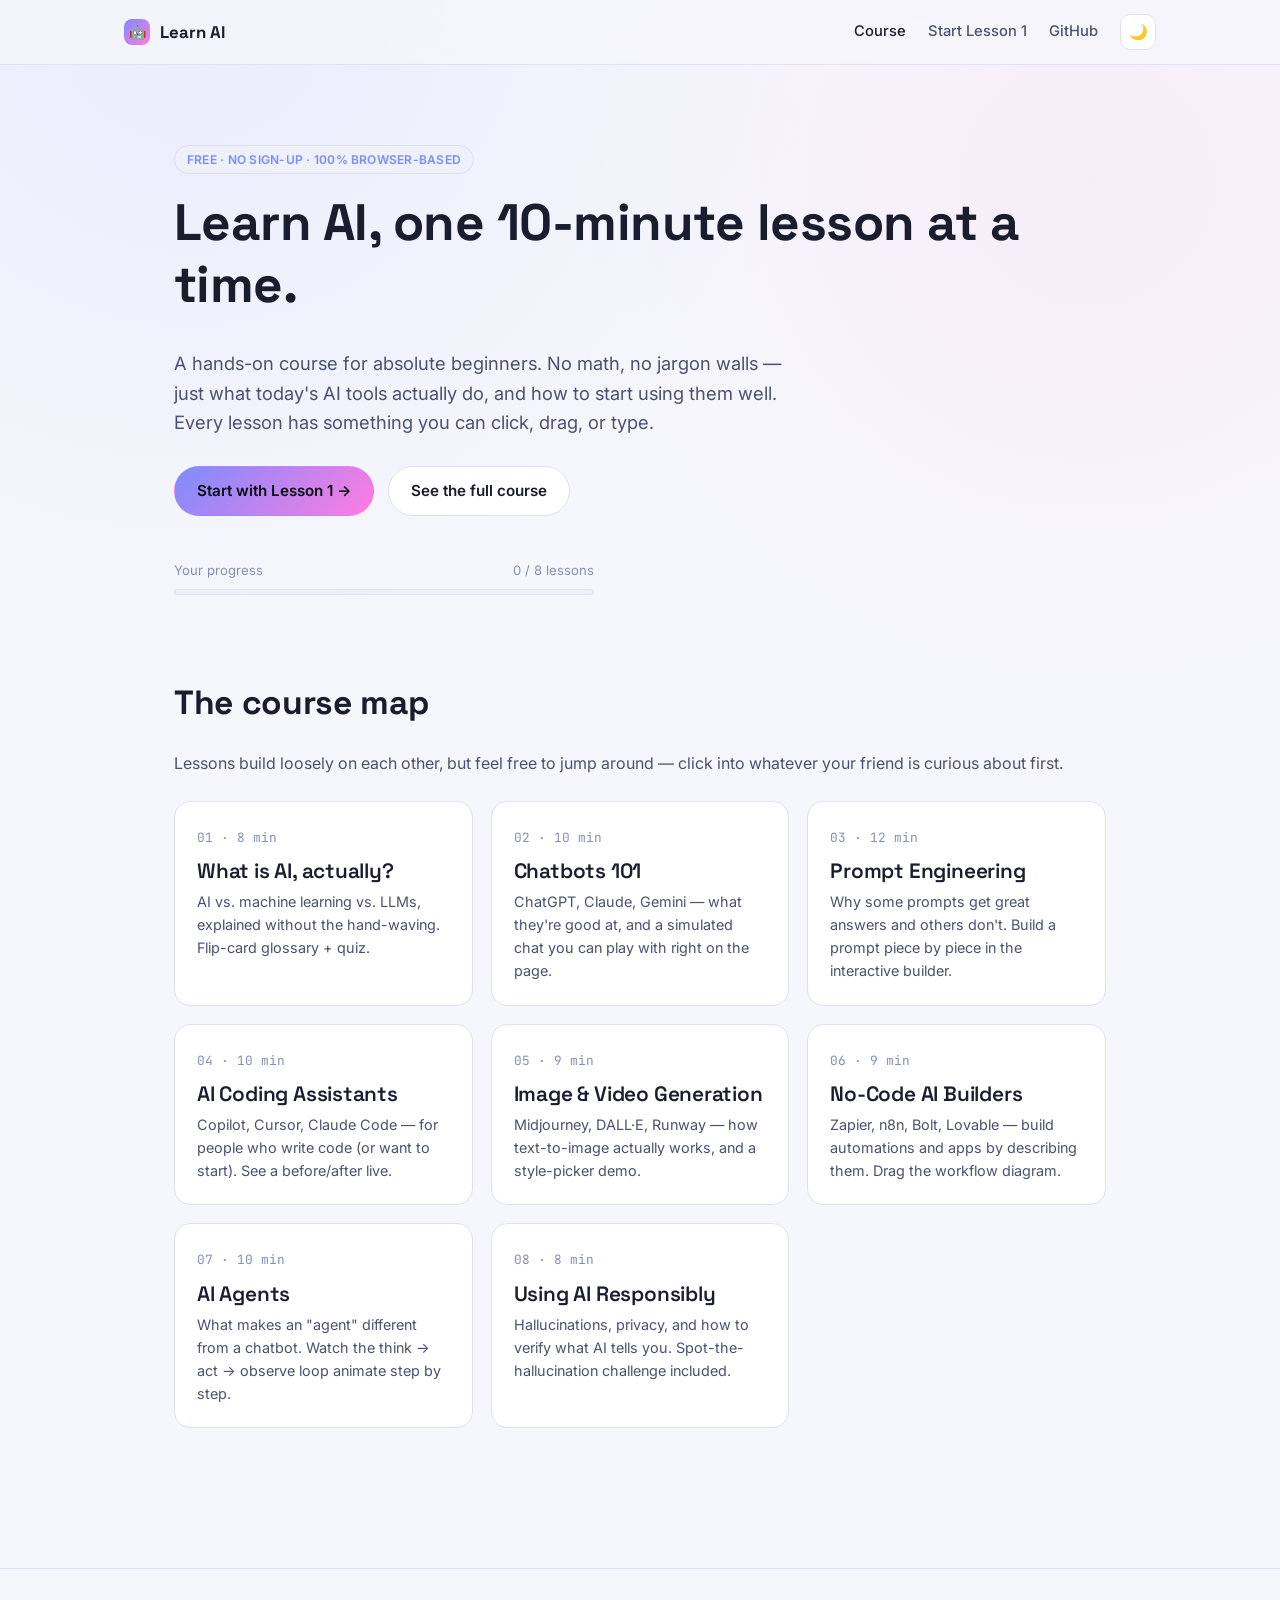
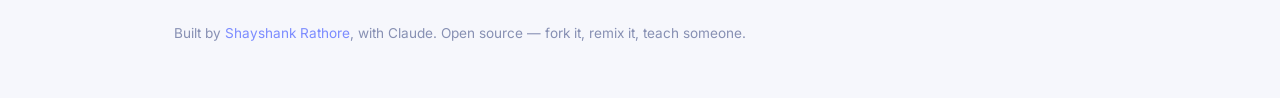
==== index.html @ 83e0a73e "Add interactive Learn AI course: 8 lessons on using AI tools Beginner-friendly, browser-based course" ====
<!doctype html>
<html lang="en">
<head>
<meta charset="UTF-8">
<meta name="viewport" content="width=device-width, initial-scale=1.0">
<title>Learn AI — a friendly, hands-on course</title>
<meta name="description" content="A free, interactive course teaching you how to actually use AI tools — chatbots, coding assistants, image generators, agents, and more.">
<link rel="icon" href="data:image/svg+xml,<svg xmlns=%22http://www.w3.org/2000/svg%22 viewBox=%220 0 100 100%22><text y=%22.9em%22 font-size=%2290%22>🤖</text></svg>">
<link rel="stylesheet" href="assets/css/style.css">
</head>
<body>

<nav class="site-nav">
  <div class="wrap">
    <a href="index.html" class="brand"><span class="logo-dot">🤖</span> Learn AI</a>
    <div class="nav-links">
      <a href="index.html" class="active">Course</a>
      <a href="lessons/01-what-is-ai.html">Start Lesson 1</a>
      <a href="https://github.com/shayshankr/learn-ai" target="_blank" rel="noopener">GitHub</a>
      <button class="theme-toggle" onclick="toggleTheme()" aria-label="Toggle theme">🌙</button>
    </div>
  </div>
</nav>

<header class="wrap" style="padding: 80px 24px 40px;">
  <span class="pill">Free · No sign-up · 100% browser-based</span>
  <h1 style="margin-top:18px;">Learn AI, one 10-minute lesson at a time.</h1>
  <p style="font-size:1.15rem; max-width:640px;">A hands-on course for absolute beginners. No math, no jargon walls — just what today's AI tools actually do, and how to start using them well. Every lesson has something you can click, drag, or type.</p>
  <div style="display:flex; gap:14px; margin-top:28px; flex-wrap:wrap;">
    <a href="lessons/01-what-is-ai.html" class="btn btn-primary">Start with Lesson 1 →</a>
    <a href="#map" class="btn btn-ghost">See the full course</a>
  </div>

  <div style="margin-top:44px; max-width:420px;">
    <div style="display:flex; justify-content:space-between; font-size:0.82rem; color:var(--text-faint); margin-bottom:8px;">
      <span>Your progress</span>
      <span id="progress-label">0 / 8 lessons</span>
    </div>
    <div class="progress-track"><div class="progress-fill" id="progress-fill" style="width:0%"></div></div>
  </div>
</header>

<main class="wrap" id="map" style="padding-bottom:80px;">
  <h2>The course map</h2>
  <p>Lessons build loosely on each other, but feel free to jump around — click into whatever your friend is curious about first.</p>

  <div class="lesson-grid">

    <a class="lesson-card" data-id="what-is-ai" href="lessons/01-what-is-ai.html">
      <span class="done-badge">✓</span>
      <span class="num">01 · 8 min</span>
      <h3>What is AI, actually?</h3>
      <p>AI vs. machine learning vs. LLMs, explained without the hand-waving. Flip-card glossary + quiz.</p>
    </a>

    <a class="lesson-card" data-id="chatbots-101" href="lessons/02-chatbots-101.html">
      <span class="done-badge">✓</span>
      <span class="num">02 · 10 min</span>
      <h3>Chatbots 101</h3>
      <p>ChatGPT, Claude, Gemini — what they're good at, and a simulated chat you can play with right on the page.</p>
    </a>

    <a class="lesson-card" data-id="prompt-engineering" href="lessons/03-prompt-engineering.html">
      <span class="done-badge">✓</span>
      <span class="num">03 · 12 min</span>
      <h3>Prompt Engineering</h3>
      <p>Why some prompts get great answers and others don't. Build a prompt piece by piece in the interactive builder.</p>
    </a>

    <a class="lesson-card" data-id="coding-assistants" href="lessons/04-ai-coding-assistants.html">
      <span class="done-badge">✓</span>
      <span class="num">04 · 10 min</span>
      <h3>AI Coding Assistants</h3>
      <p>Copilot, Cursor, Claude Code — for people who write code (or want to start). See a before/after live.</p>
    </a>

    <a class="lesson-card" data-id="image-video-gen" href="lessons/05-image-video-generation.html">
      <span class="done-badge">✓</span>
      <span class="num">05 · 9 min</span>
      <h3>Image &amp; Video Generation</h3>
      <p>Midjourney, DALL·E, Runway — how text-to-image actually works, and a style-picker demo.</p>
    </a>

    <a class="lesson-card" data-id="no-code-builders" href="lessons/06-no-code-ai-builders.html">
      <span class="done-badge">✓</span>
      <span class="num">06 · 9 min</span>
      <h3>No-Code AI Builders</h3>
      <p>Zapier, n8n, Bolt, Lovable — build automations and apps by describing them. Drag the workflow diagram.</p>
    </a>

    <a class="lesson-card" data-id="ai-agents" href="lessons/07-ai-agents.html">
      <span class="done-badge">✓</span>
      <span class="num">07 · 10 min</span>
      <h3>AI Agents</h3>
      <p>What makes an "agent" different from a chatbot. Watch the think → act → observe loop animate step by step.</p>
    </a>

    <a class="lesson-card" data-id="using-ai-responsibly" href="lessons/08-using-ai-responsibly.html">
      <span class="done-badge">✓</span>
      <span class="num">08 · 8 min</span>
      <h3>Using AI Responsibly</h3>
      <p>Hallucinations, privacy, and how to verify what AI tells you. Spot-the-hallucination challenge included.</p>
    </a>

  </div>
</main>

<footer class="site-footer">
  <div class="wrap">
    <p>Built by <a href="https://github.com/shayshankr" target="_blank" rel="noopener">Shayshank Rathore</a>, with Claude. Open source — fork it, remix it, teach someone.</p>
  </div>
</footer>

<script src="assets/js/main.js"></script>
<script>
  (function () {
    const total = 8;
    const progress = window.getProgress ? window.getProgress() : {};
    function paint() {
      const p = JSON.parse(localStorage.getItem('learnai-progress') || '{}');
      const count = Object.values(p).filter(Boolean).length;
      document.getElementById('progress-label').textContent = count + ' / ' + total + ' lessons';
      document.getElementById('progress-fill').style.width = (count / total * 100) + '%';
      document.querySelectorAll('.lesson-card').forEach(card => {
        if (p[card.dataset.id]) card.classList.add('done');
      });
    }
    document.addEventListener('DOMContentLoaded', paint);
  })();
</script>
</body>
</html>
---- assets/css/style.css ----
/* Learn AI — shared design system */

@import url('https://fonts.googleapis.com/css2?family=Space+Grotesk:wght@500;600;700&family=Inter:wght@400;500;600;700&family=JetBrains+Mono:wght@400;500&display=swap');

:root {
  --bg: #0b0e17;
  --bg-elevated: #12162238;
  --panel: #131826;
  --panel-2: #1a2033;
  --border: #262e46;
  --text: #eef1fb;
  --text-dim: #9aa4c4;
  --text-faint: #626d92;
  --accent: #7c8cff;
  --accent-2: #ff7ce0;
  --accent-3: #4de6c4;
  --accent-4: #ffb84d;
  --grad: linear-gradient(135deg, var(--accent) 0%, var(--accent-2) 100%);
  --grad-warm: linear-gradient(135deg, var(--accent-4) 0%, var(--accent-2) 100%);
  --grad-cool: linear-gradient(135deg, var(--accent-3) 0%, var(--accent) 100%);
  --radius: 16px;
  --radius-sm: 10px;
  --shadow: 0 20px 60px -20px rgba(0,0,0,0.5);
  --font-display: 'Space Grotesk', 'Segoe UI', system-ui, sans-serif;
  --font-body: 'Inter', 'Segoe UI', system-ui, sans-serif;
  --font-mono: 'JetBrains Mono', ui-monospace, monospace;
}

:root[data-theme="light"] {
  --bg: #f6f7fc;
  --panel: #ffffff;
  --panel-2: #eef0fa;
  --border: #dde1f3;
  --text: #1a1d2e;
  --text-dim: #4b5270;
  --text-faint: #8790b3;
  --shadow: 0 20px 50px -20px rgba(30,40,90,0.18);
}

@media (prefers-color-scheme: light) {
  :root:not([data-theme="dark"]) {
    --bg: #f6f7fc;
    --panel: #ffffff;
    --panel-2: #eef0fa;
    --border: #dde1f3;
    --text: #1a1d2e;
    --text-dim: #4b5270;
    --text-faint: #8790b3;
    --shadow: 0 20px 50px -20px rgba(30,40,90,0.18);
  }
}

* { box-sizing: border-box; }
html { scroll-behavior: smooth; }

body {
  margin: 0;
  background: var(--bg);
  color: var(--text);
  font-family: var(--font-body);
  line-height: 1.6;
  transition: background .25s ease, color .25s ease;
  background-image:
    radial-gradient(circle at 15% 0%, rgba(124,140,255,0.10), transparent 45%),
    radial-gradient(circle at 85% 20%, rgba(255,124,224,0.08), transparent 40%);
  background-attachment: fixed;
}

h1, h2, h3, h4 { font-family: var(--font-display); line-height: 1.2; letter-spacing: -0.01em; }
h1 { font-size: clamp(2rem, 5vw, 3.2rem); font-weight: 700; }
h2 { font-size: clamp(1.5rem, 3vw, 2.1rem); font-weight: 700; margin-top: 3rem; }
h3 { font-size: 1.3rem; font-weight: 600; }
p { color: var(--text-dim); }
a { color: var(--accent); text-decoration: none; }
code, pre { font-family: var(--font-mono); }

.wrap { max-width: 980px; margin: 0 auto; padding: 0 24px; }

/* ---- Nav ---- */
.site-nav {
  position: sticky; top: 0; z-index: 50;
  backdrop-filter: blur(14px);
  background: color-mix(in srgb, var(--bg) 78%, transparent);
  border-bottom: 1px solid var(--border);
}
.site-nav .wrap { max-width: 1080px; display: flex; align-items: center; justify-content: space-between; height: 64px; }
.brand { display: flex; align-items: center; gap: 10px; font-family: var(--font-display); font-weight: 700; font-size: 1.05rem; color: var(--text); }
.brand .logo-dot { width: 26px; height: 26px; border-radius: 8px; background: var(--grad); display: inline-flex; align-items: center; justify-content: center; font-size: 14px; }
.nav-links { display: flex; align-items: center; gap: 22px; }
.nav-links a { color: var(--text-dim); font-size: 0.92rem; font-weight: 500; }
.nav-links a:hover, .nav-links a.active { color: var(--text); }
.theme-toggle {
  border: 1px solid var(--border); background: var(--panel); color: var(--text);
  width: 36px; height: 36px; border-radius: 10px; cursor: pointer; font-size: 15px;
  display: flex; align-items: center; justify-content: center;
}
.theme-toggle:hover { border-color: var(--accent); }

/* ---- Buttons ---- */
.btn {
  display: inline-flex; align-items: center; gap: 8px;
  padding: 12px 22px; border-radius: 999px; font-weight: 600; font-size: 0.95rem;
  border: 1px solid transparent; cursor: pointer; transition: transform .15s ease, box-shadow .15s ease;
  font-family: var(--font-body);
}
.btn-primary { background: var(--grad); color: #0b0e17; }
.btn-primary:hover { transform: translateY(-2px); box-shadow: 0 10px 30px -10px rgba(124,140,255,0.6); }
.btn-ghost { background: var(--panel); color: var(--text); border-color: var(--border); }
.btn-ghost:hover { border-color: var(--accent); color: var(--accent); transform: translateY(-2px); }
.btn-sm { padding: 8px 16px; font-size: 0.85rem; }

/* ---- Cards / panels ---- */
.card {
  background: var(--panel); border: 1px solid var(--border); border-radius: var(--radius);
  padding: 24px; box-shadow: var(--shadow);
}
.pill {
  display: inline-block; padding: 4px 12px; border-radius: 999px; font-size: 0.75rem;
  font-weight: 600; letter-spacing: 0.02em; text-transform: uppercase;
  background: var(--panel-2); color: var(--accent); border: 1px solid var(--border);
}

/* ---- Lesson layout ---- */
.lesson-hero { padding: 64px 0 32px; }
.lesson-meta { display: flex; gap: 10px; align-items: center; margin-bottom: 18px; flex-wrap: wrap; }
.lesson-body { padding-bottom: 80px; }
.lesson-body section { margin-bottom: 48px; }
.callout {
  border-left: 3px solid var(--accent); background: var(--panel); border-radius: 0 var(--radius-sm) var(--radius-sm) 0;
  padding: 18px 22px; margin: 24px 0;
}
.callout.warn { border-color: var(--accent-4); }
.callout.tip { border-color: var(--accent-3); }
.callout p:last-child { margin-bottom: 0; }
.callout-label { font-family: var(--font-display); font-weight: 700; font-size: 0.85rem; text-transform: uppercase; letter-spacing: 0.04em; margin-bottom: 6px; display: block; }

.lesson-nav-footer {
  display: flex; justify-content: space-between; gap: 16px; margin-top: 60px; padding-top: 32px; border-top: 1px solid var(--border);
}
.lesson-nav-footer a { flex: 1; }
.lesson-nav-footer .nav-card { display: block; padding: 18px 20px; border-radius: var(--radius-sm); border: 1px solid var(--border); background: var(--panel); }
.lesson-nav-footer .nav-card:hover { border-color: var(--accent); }
.lesson-nav-footer .nav-card small { display: block; color: var(--text-faint); font-size: 0.75rem; text-transform: uppercase; letter-spacing: 0.04em; margin-bottom: 4px; }
.lesson-nav-footer .nav-card span { color: var(--text); font-weight: 600; }
.lesson-nav-footer .next { text-align: right; }

/* ---- Progress dots on home ---- */
.progress-track { height: 6px; background: var(--panel-2); border-radius: 999px; overflow: hidden; border: 1px solid var(--border); }
.progress-fill { height: 100%; background: var(--grad); border-radius: 999px; transition: width .4s ease; }

/* ---- Grid of lesson cards ---- */
.lesson-grid { display: grid; grid-template-columns: repeat(auto-fit, minmax(260px, 1fr)); gap: 18px; margin-top: 24px; }
.lesson-card {
  position: relative; display: block; padding: 22px; border-radius: var(--radius); border: 1px solid var(--border);
  background: var(--panel); overflow: hidden; transition: transform .2s ease, border-color .2s ease;
}
.lesson-card:hover { transform: translateY(-4px); border-color: var(--accent); }
.lesson-card .num { font-family: var(--font-mono); color: var(--text-faint); font-size: 0.8rem; }
.lesson-card h3 { margin: 10px 0 6px; color: var(--text); }
.lesson-card p { font-size: 0.9rem; margin: 0; }
.lesson-card .done-badge { position: absolute; top: 18px; right: 18px; font-size: 1.1rem; opacity: 0; transition: opacity .2s ease; }
.lesson-card.done .done-badge { opacity: 1; }
.lesson-card.done { border-color: var(--accent-3); }

/* ---- Interactive widgets shared ---- */
.chat-box { border: 1px solid var(--border); border-radius: var(--radius); background: var(--panel); overflow: hidden; }
.chat-header { padding: 12px 18px; border-bottom: 1px solid var(--border); display: flex; gap: 8px; align-items: center; font-size: 0.85rem; color: var(--text-faint); }
.chat-dot { width: 9px; height: 9px; border-radius: 50%; }
.chat-log { padding: 18px; display: flex; flex-direction: column; gap: 14px; min-height: 120px; max-height: 340px; overflow-y: auto; }
.msg { max-width: 85%; padding: 10px 14px; border-radius: 14px; font-size: 0.92rem; }
.msg.user { align-self: flex-end; background: var(--grad); color: #0b0e17; border-bottom-right-radius: 4px; }
.msg.ai { align-self: flex-start; background: var(--panel-2); color: var(--text); border-bottom-left-radius: 4px; }
.chat-input-row { display: flex; gap: 8px; padding: 14px; border-top: 1px solid var(--border); }
.chat-input-row input { flex: 1; background: var(--panel-2); border: 1px solid var(--border); border-radius: 999px; padding: 10px 16px; color: var(--text); font-family: var(--font-body); }
.chat-input-row input:focus { outline: none; border-color: var(--accent); }

.quiz { background: var(--panel); border: 1px solid var(--border); border-radius: var(--radius); padding: 22px; }
.quiz-opt { display: block; width: 100%; text-align: left; padding: 12px 16px; margin-top: 10px; border-radius: var(--radius-sm); border: 1px solid var(--border); background: var(--panel-2); color: var(--text); cursor: pointer; font-family: var(--font-body); font-size: 0.92rem; }
.quiz-opt:hover { border-color: var(--accent); }
.quiz-opt.correct { border-color: var(--accent-3); background: color-mix(in srgb, var(--accent-3) 15%, var(--panel-2)); }
.quiz-opt.wrong { border-color: #ff6b7a; background: color-mix(in srgb, #ff6b7a 15%, var(--panel-2)); }
.quiz-feedback { margin-top: 12px; font-size: 0.9rem; display: none; }
.quiz-feedback.show { display: block; }

.tool-compare { display: grid; grid-template-columns: repeat(auto-fit, minmax(200px,1fr)); gap: 14px; }
.tool-card { border: 1px solid var(--border); background: var(--panel); border-radius: var(--radius-sm); padding: 16px; }
.tool-card .icon { font-size: 1.6rem; }
.tool-card h4 { margin: 8px 0 4px; font-family: var(--font-display); }
.tool-card ul { padding-left: 18px; margin: 8px 0 0; font-size: 0.85rem; color: var(--text-dim); }

.flip-card { perspective: 1200px; height: 170px; }
.flip-inner { position: relative; width: 100%; height: 100%; transition: transform .5s; transform-style: preserve-3d; cursor: pointer; }
.flip-card.flipped .flip-inner { transform: rotateY(180deg); }
.flip-front, .flip-back { position: absolute; inset: 0; backface-visibility: hidden; border-radius: var(--radius-sm); border: 1px solid var(--border); padding: 18px; display: flex; flex-direction: column; justify-content: center; }
.flip-front { background: var(--panel); }
.flip-back { background: var(--panel-2); transform: rotateY(180deg); font-size: 0.88rem; }

.slider-row { display: flex; align-items: center; gap: 14px; margin: 18px 0; }
.slider-row input[type=range] { flex: 1; accent-color: var(--accent); }

footer.site-footer { border-top: 1px solid var(--border); padding: 40px 0; margin-top: 60px; }
footer.site-footer p { font-size: 0.85rem; color: var(--text-faint); }

@media (max-width: 640px) {
  .nav-links { display: none; }
  .lesson-nav-footer { flex-direction: column; }
}
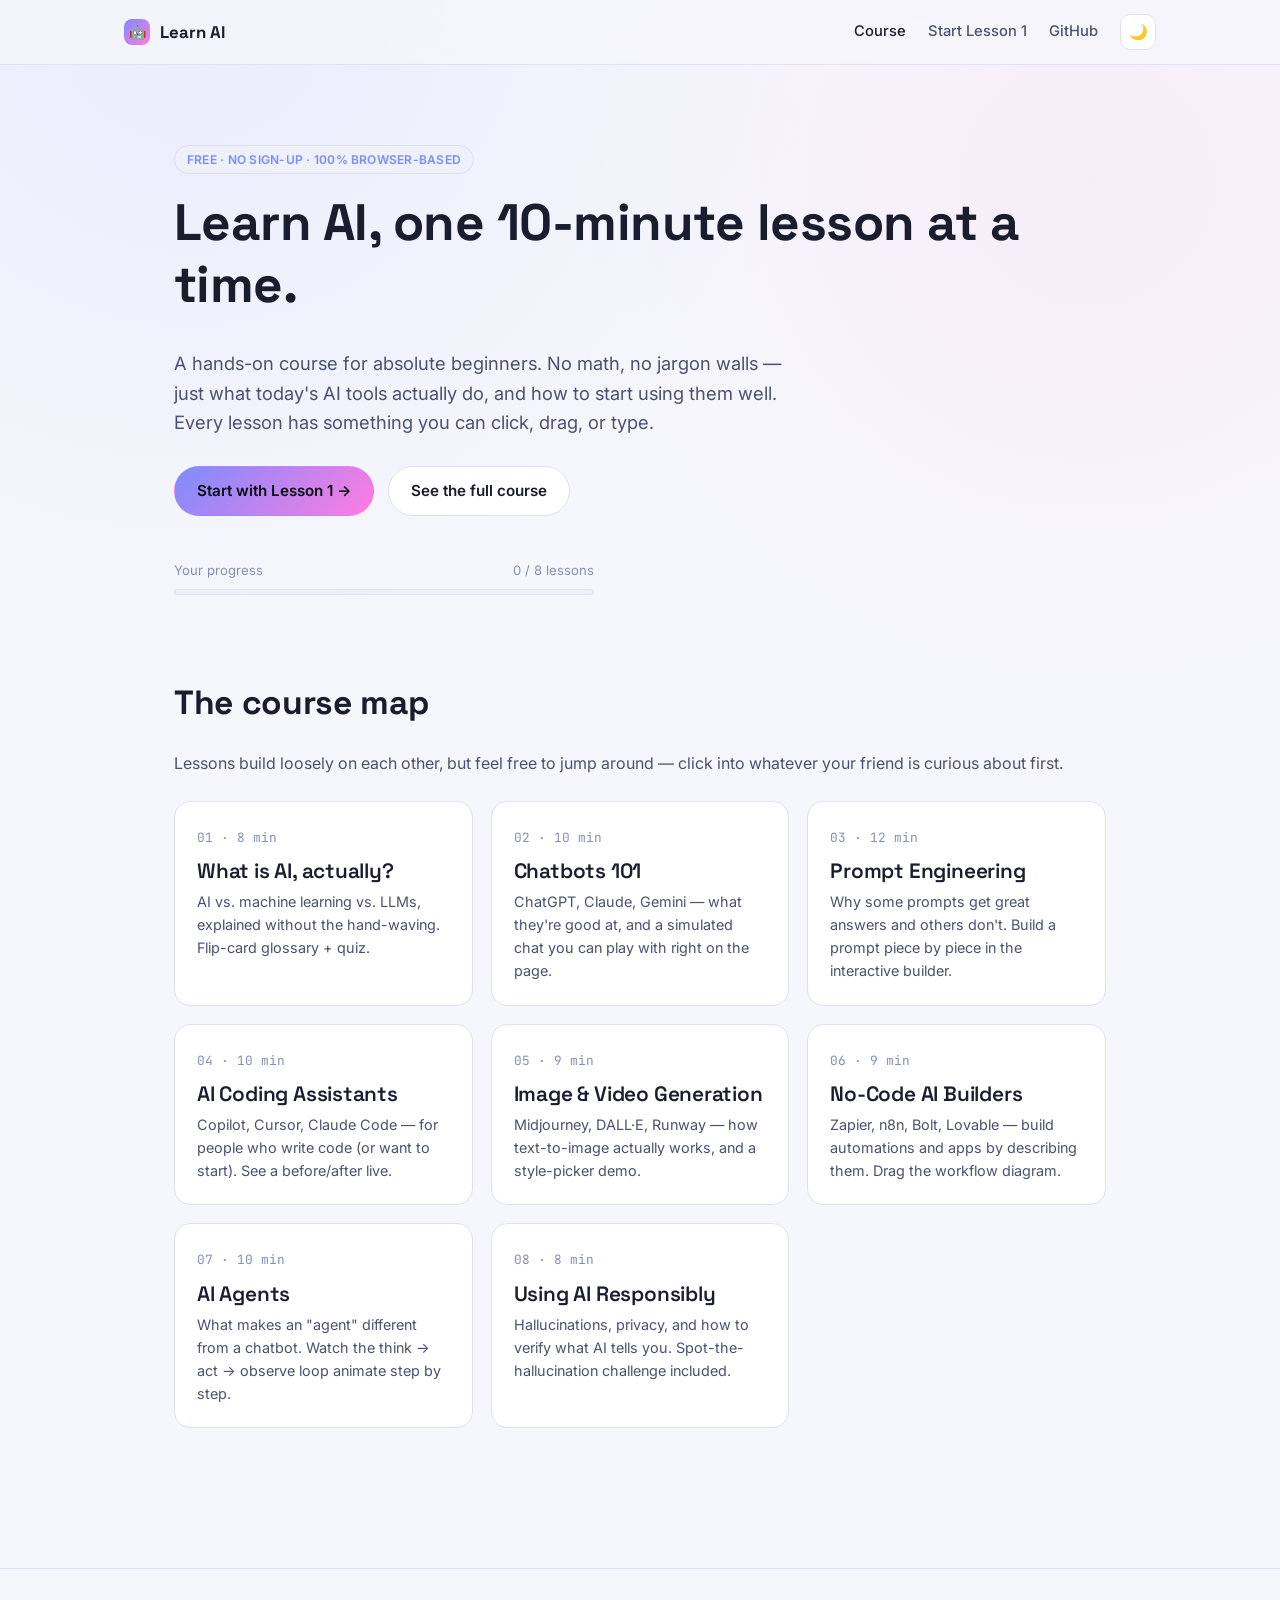
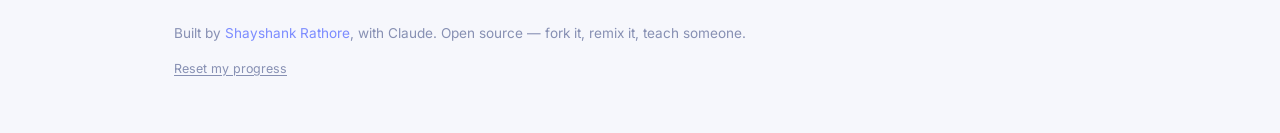
==== commit f9416ceb: "Add reset-progress link to every page footer Progress is stored per-browser in localStorage with no " ====
--- a/index.html
+++ b/index.html
@@ -108,6 +108,7 @@
 <footer class="site-footer">
   <div class="wrap">
     <p>Built by <a href="https://github.com/shayshankr" target="_blank" rel="noopener">Shayshank Rathore</a>, with Claude. Open source — fork it, remix it, teach someone.</p>
+    <p style="margin-top:8px;"><button class="reset-link" onclick="resetProgress()">Reset my progress</button></p>
   </div>
 </footer>
 
--- a/assets/css/style.css
+++ b/assets/css/style.css
@@ -131,8 +131,14 @@
 }
 .callout.warn { border-color: var(--accent-4); }
 .callout.tip { border-color: var(--accent-3); }
+.callout.real {
+  border-left-color: var(--accent-2);
+  background: linear-gradient(120deg, color-mix(in srgb, var(--accent-2) 10%, var(--panel)), var(--panel));
+}
 .callout p:last-child { margin-bottom: 0; }
 .callout-label { font-family: var(--font-display); font-weight: 700; font-size: 0.85rem; text-transform: uppercase; letter-spacing: 0.04em; margin-bottom: 6px; display: block; }
+.callout.real .callout-label { color: var(--accent-2); }
+.callout.real .btn { margin-top: 12px; }
 
 .lesson-nav-footer {
   display: flex; justify-content: space-between; gap: 16px; margin-top: 60px; padding-top: 32px; border-top: 1px solid var(--border);
@@ -200,6 +206,8 @@
 
 footer.site-footer { border-top: 1px solid var(--border); padding: 40px 0; margin-top: 60px; }
 footer.site-footer p { font-size: 0.85rem; color: var(--text-faint); }
+.reset-link { font-size: 0.78rem; color: var(--text-faint); text-decoration: underline; text-underline-offset: 2px; cursor: pointer; background: none; border: none; padding: 0; font-family: var(--font-body); }
+.reset-link:hover { color: var(--accent); }
 
 @media (max-width: 640px) {
   .nav-links { display: none; }
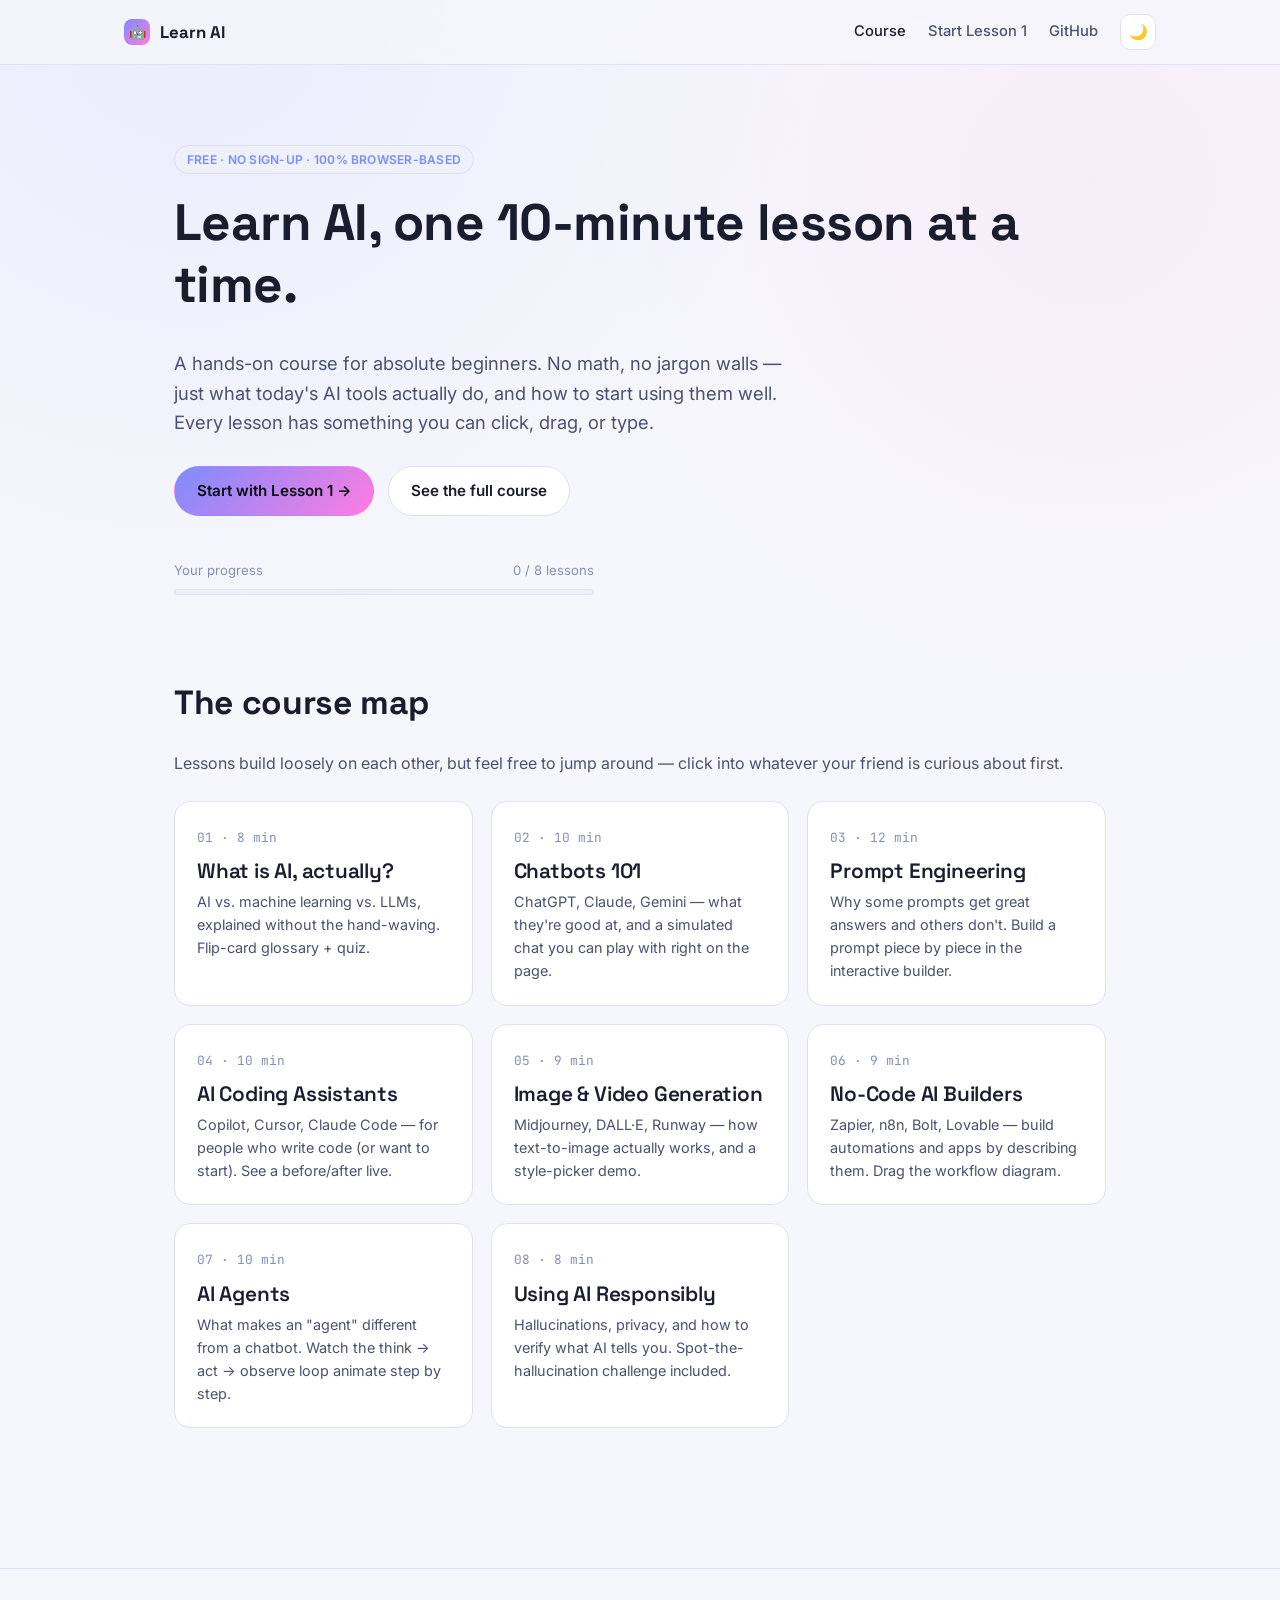
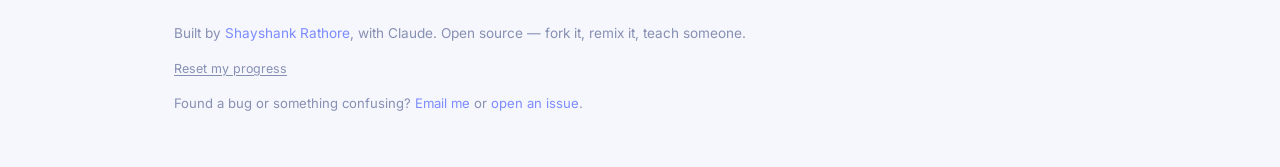
==== commit f3f95749: "Add feedback channel, MIT license, and flip-card keyboard access - Every lesson and the home page fo" ====
--- a/index.html
+++ b/index.html
@@ -5,6 +5,17 @@
 <meta name="viewport" content="width=device-width, initial-scale=1.0">
 <title>Learn AI — a friendly, hands-on course</title>
 <meta name="description" content="A free, interactive course teaching you how to actually use AI tools — chatbots, coding assistants, image generators, agents, and more.">
+<meta property="og:type" content="website">
+<meta property="og:url" content="https://shayshankr.github.io/learn-ai/">
+<meta property="og:title" content="Learn AI — a friendly, hands-on course">
+<meta property="og:description" content="A free, interactive course teaching you how to actually use AI tools — chatbots, coding assistants, image generators, agents, and more.">
+<meta property="og:image" content="https://shayshankr.github.io/learn-ai/assets/img/og-cover.png">
+<meta property="og:image:width" content="1200">
+<meta property="og:image:height" content="630">
+<meta name="twitter:card" content="summary_large_image">
+<meta name="twitter:title" content="Learn AI — a friendly, hands-on course">
+<meta name="twitter:description" content="A free, interactive course teaching you how to actually use AI tools — chatbots, coding assistants, image generators, agents, and more.">
+<meta name="twitter:image" content="https://shayshankr.github.io/learn-ai/assets/img/og-cover.png">
 <link rel="icon" href="data:image/svg+xml,<svg xmlns=%22http://www.w3.org/2000/svg%22 viewBox=%220 0 100 100%22><text y=%22.9em%22 font-size=%2290%22>🤖</text></svg>">
 <link rel="stylesheet" href="assets/css/style.css">
 </head>
@@ -109,6 +120,7 @@
   <div class="wrap">
     <p>Built by <a href="https://github.com/shayshankr" target="_blank" rel="noopener">Shayshank Rathore</a>, with Claude. Open source — fork it, remix it, teach someone.</p>
     <p style="margin-top:8px;"><button class="reset-link" onclick="resetProgress()">Reset my progress</button></p>
+    <p style="margin-top:8px; font-size:0.82rem;">Found a bug or something confusing? <a href="mailto:shayshankr@gmail.com?subject=Learn%20AI%20feedback">Email me</a> or <a href="https://github.com/shayshankr/learn-ai/issues/new" target="_blank" rel="noopener">open an issue</a>.</p>
   </div>
 </footer>
 
--- a/assets/css/style.css
+++ b/assets/css/style.css
@@ -195,6 +195,7 @@
 .tool-card ul { padding-left: 18px; margin: 8px 0 0; font-size: 0.85rem; color: var(--text-dim); }
 
 .flip-card { perspective: 1200px; height: 170px; }
+.flip-card:focus-visible { outline: 2px solid var(--accent); outline-offset: 4px; border-radius: var(--radius-sm); }
 .flip-inner { position: relative; width: 100%; height: 100%; transition: transform .5s; transform-style: preserve-3d; cursor: pointer; }
 .flip-card.flipped .flip-inner { transform: rotateY(180deg); }
 .flip-front, .flip-back { position: absolute; inset: 0; backface-visibility: hidden; border-radius: var(--radius-sm); border: 1px solid var(--border); padding: 18px; display: flex; flex-direction: column; justify-content: center; }
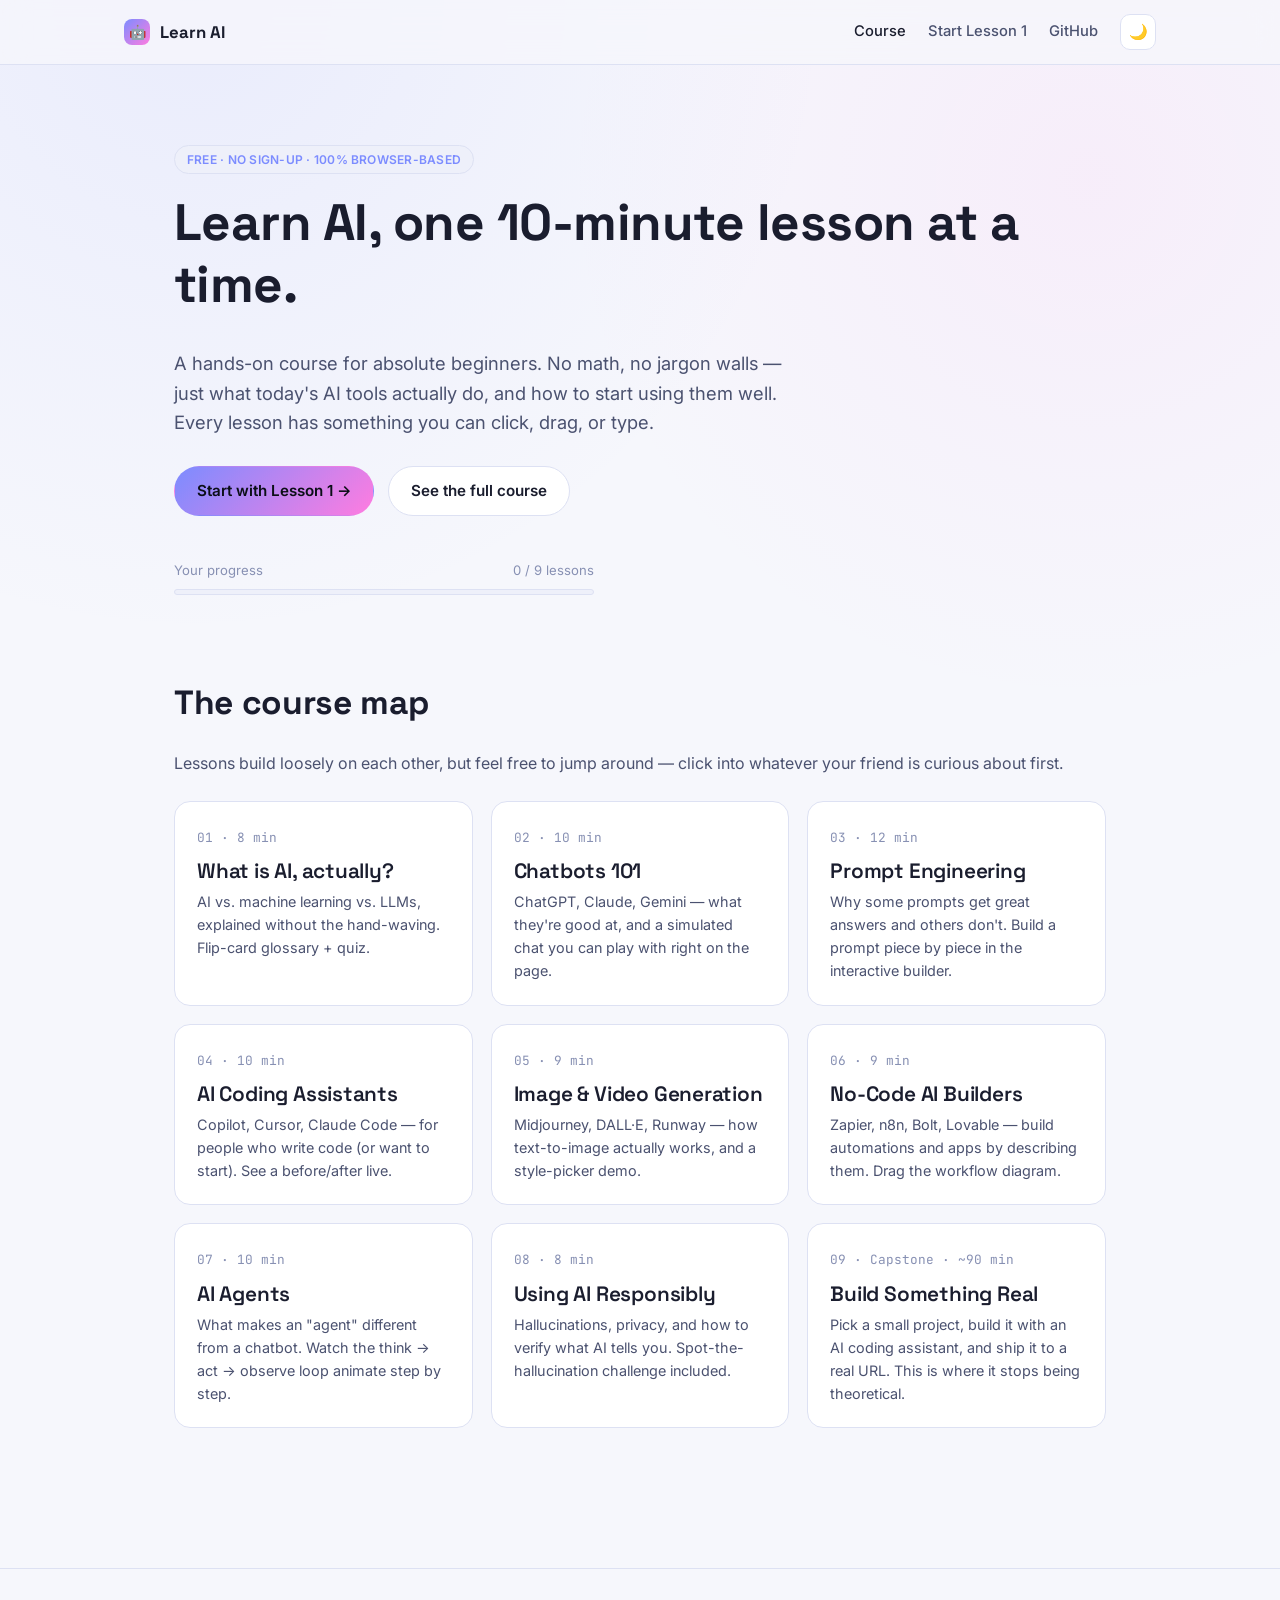
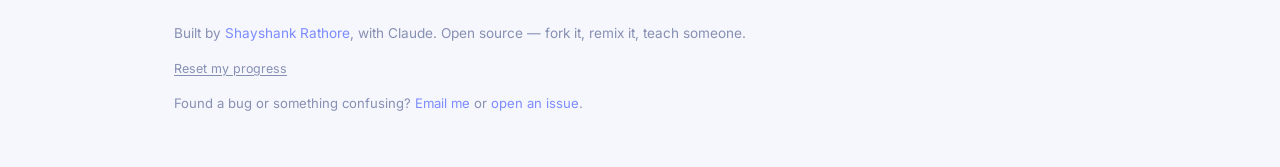
==== commit 13b245db: "Add Lesson 9: Build Something Real (capstone) A project-based lesson that closes out the course: pic" ====
--- a/index.html
+++ b/index.html
@@ -113,6 +113,13 @@
       <p>Hallucinations, privacy, and how to verify what AI tells you. Spot-the-hallucination challenge included.</p>
     </a>
 
+    <a class="lesson-card" data-id="build-something-real" href="lessons/09-build-something-real.html">
+      <span class="done-badge">✓</span>
+      <span class="num">09 · Capstone · ~90 min</span>
+      <h3>Build Something Real</h3>
+      <p>Pick a small project, build it with an AI coding assistant, and ship it to a real URL. This is where it stops being theoretical.</p>
+    </a>
+
   </div>
 </main>
 
@@ -127,7 +134,7 @@
 <script src="assets/js/main.js"></script>
 <script>
   (function () {
-    const total = 8;
+    const total = 9;
     const progress = window.getProgress ? window.getProgress() : {};
     function paint() {
       const p = JSON.parse(localStorage.getItem('learnai-progress') || '{}');
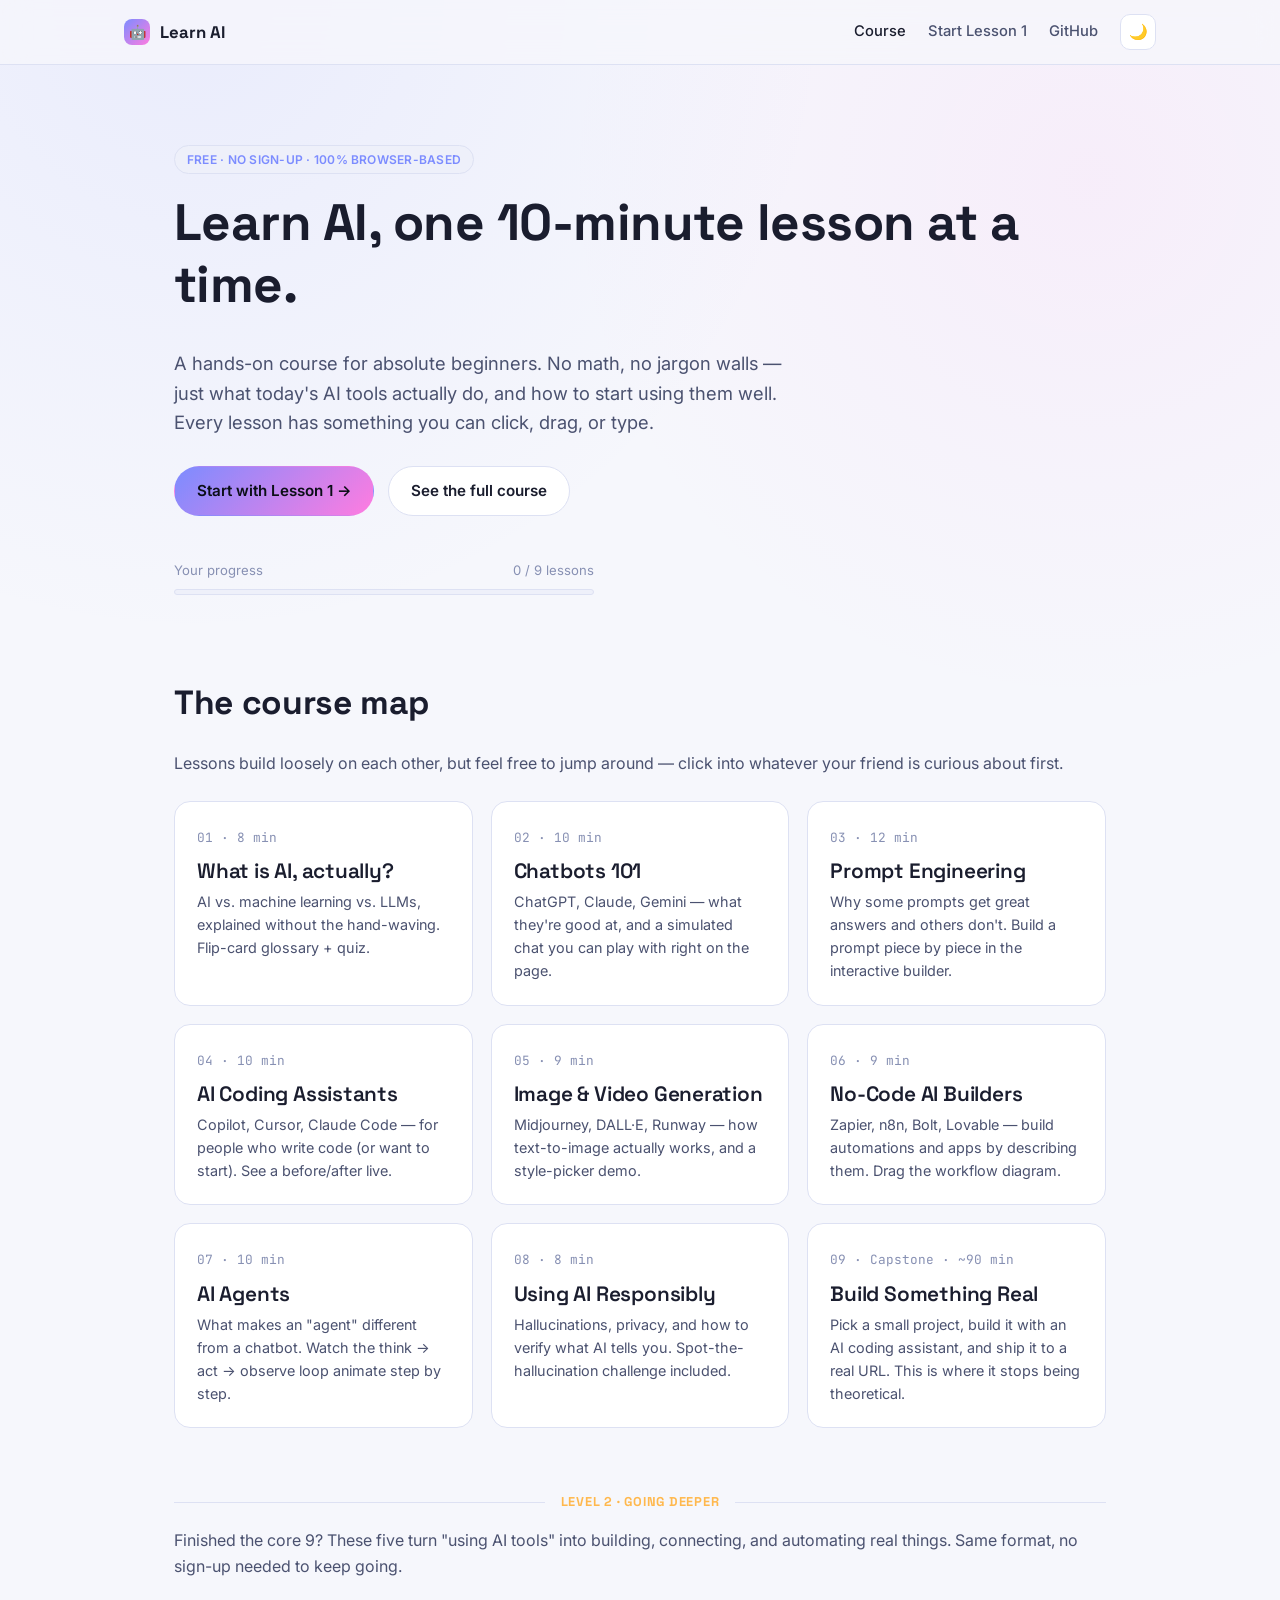
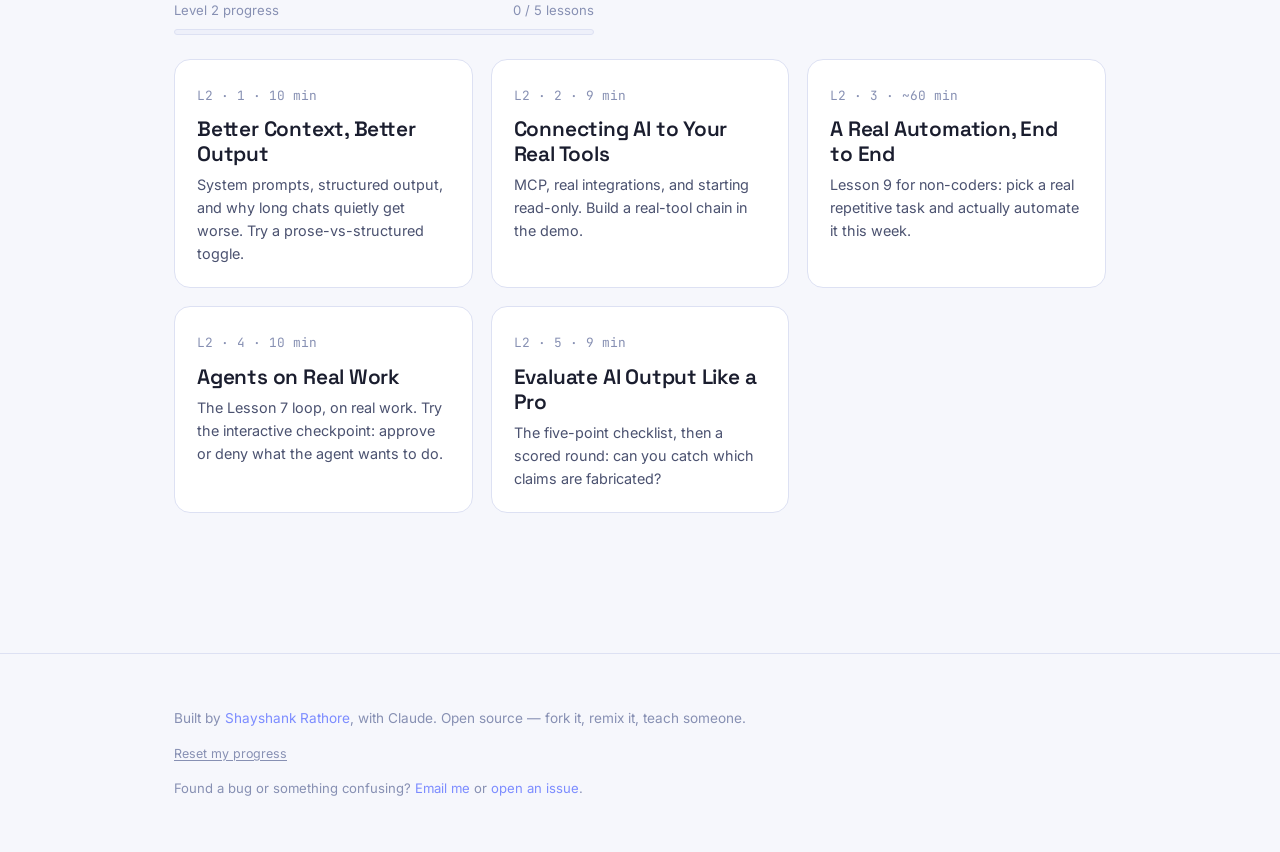
==== commit d7d7dbe9: "Add Level 2 mini-course: 5 lessons past the core 9 Better Context/Better Output, Connecting Your Rea" ====
--- a/index.html
+++ b/index.html
@@ -121,6 +121,56 @@
     </a>
 
   </div>
+
+  <div class="section-divider"><hr><span>Level 2 · Going deeper</span><hr></div>
+  <p>Finished the core 9? These five turn "using AI tools" into building, connecting, and automating real things. Same format, no sign-up needed to keep going.</p>
+
+  <div style="margin-top:20px; max-width:420px;">
+    <div style="display:flex; justify-content:space-between; font-size:0.82rem; color:var(--text-faint); margin-bottom:8px;">
+      <span>Level 2 progress</span>
+      <span id="l2-progress-label">0 / 5 lessons</span>
+    </div>
+    <div class="progress-track"><div class="progress-fill" id="l2-progress-fill" style="width:0%; background:var(--grad-warm);"></div></div>
+  </div>
+
+  <div class="lesson-grid" style="margin-top:24px;">
+
+    <a class="lesson-card" data-id="l2-context" href="lessons/l2-01-better-context.html">
+      <span class="done-badge">✓</span>
+      <span class="num">L2 · 1 · 10 min</span>
+      <h3>Better Context, Better Output</h3>
+      <p>System prompts, structured output, and why long chats quietly get worse. Try a prose-vs-structured toggle.</p>
+    </a>
+
+    <a class="lesson-card" data-id="l2-connect" href="lessons/l2-02-connect-your-tools.html">
+      <span class="done-badge">✓</span>
+      <span class="num">L2 · 2 · 9 min</span>
+      <h3>Connecting AI to Your Real Tools</h3>
+      <p>MCP, real integrations, and starting read-only. Build a real-tool chain in the demo.</p>
+    </a>
+
+    <a class="lesson-card" data-id="l2-automation" href="lessons/l2-03-real-automation.html">
+      <span class="done-badge">✓</span>
+      <span class="num">L2 · 3 · ~60 min</span>
+      <h3>A Real Automation, End to End</h3>
+      <p>Lesson 9 for non-coders: pick a real repetitive task and actually automate it this week.</p>
+    </a>
+
+    <a class="lesson-card" data-id="l2-agents" href="lessons/l2-04-agents-on-real-work.html">
+      <span class="done-badge">✓</span>
+      <span class="num">L2 · 4 · 10 min</span>
+      <h3>Agents on Real Work</h3>
+      <p>The Lesson 7 loop, on real work. Try the interactive checkpoint: approve or deny what the agent wants to do.</p>
+    </a>
+
+    <a class="lesson-card" data-id="l2-evaluate" href="lessons/l2-05-evaluate-like-a-pro.html">
+      <span class="done-badge">✓</span>
+      <span class="num">L2 · 5 · 9 min</span>
+      <h3>Evaluate AI Output Like a Pro</h3>
+      <p>The five-point checklist, then a scored round: can you catch which claims are fabricated?</p>
+    </a>
+
+  </div>
 </main>
 
 <footer class="site-footer">
@@ -134,13 +184,16 @@
 <script src="assets/js/main.js"></script>
 <script>
   (function () {
-    const total = 9;
-    const progress = window.getProgress ? window.getProgress() : {};
+    const coreIds = ['what-is-ai','chatbots-101','prompt-engineering','coding-assistants','image-video-gen','no-code-builders','ai-agents','using-ai-responsibly','build-something-real'];
+    const l2Ids = ['l2-context','l2-connect','l2-automation','l2-agents','l2-evaluate'];
     function paint() {
       const p = JSON.parse(localStorage.getItem('learnai-progress') || '{}');
-      const count = Object.values(p).filter(Boolean).length;
-      document.getElementById('progress-label').textContent = count + ' / ' + total + ' lessons';
-      document.getElementById('progress-fill').style.width = (count / total * 100) + '%';
+      const coreCount = coreIds.filter(id => p[id]).length;
+      const l2Count = l2Ids.filter(id => p[id]).length;
+      document.getElementById('progress-label').textContent = coreCount + ' / ' + coreIds.length + ' lessons';
+      document.getElementById('progress-fill').style.width = (coreCount / coreIds.length * 100) + '%';
+      document.getElementById('l2-progress-label').textContent = l2Count + ' / ' + l2Ids.length + ' lessons';
+      document.getElementById('l2-progress-fill').style.width = (l2Count / l2Ids.length * 100) + '%';
       document.querySelectorAll('.lesson-card').forEach(card => {
         if (p[card.dataset.id]) card.classList.add('done');
       });
--- a/assets/css/style.css
+++ b/assets/css/style.css
@@ -119,6 +119,14 @@
   font-weight: 600; letter-spacing: 0.02em; text-transform: uppercase;
   background: var(--panel-2); color: var(--accent); border: 1px solid var(--border);
 }
+.pill.level2 {
+  color: var(--accent-4);
+  background: color-mix(in srgb, var(--accent-4) 12%, var(--panel-2));
+  border-color: color-mix(in srgb, var(--accent-4) 40%, var(--border));
+}
+.section-divider { display:flex; align-items:center; gap:16px; margin: 64px 0 8px; }
+.section-divider hr { flex:1; border:none; border-top:1px solid var(--border); }
+.section-divider span { font-family: var(--font-display); font-weight:700; font-size:0.8rem; text-transform:uppercase; letter-spacing:0.06em; color: var(--accent-4); white-space:nowrap; }
 
 /* ---- Lesson layout ---- */
 .lesson-hero { padding: 64px 0 32px; }
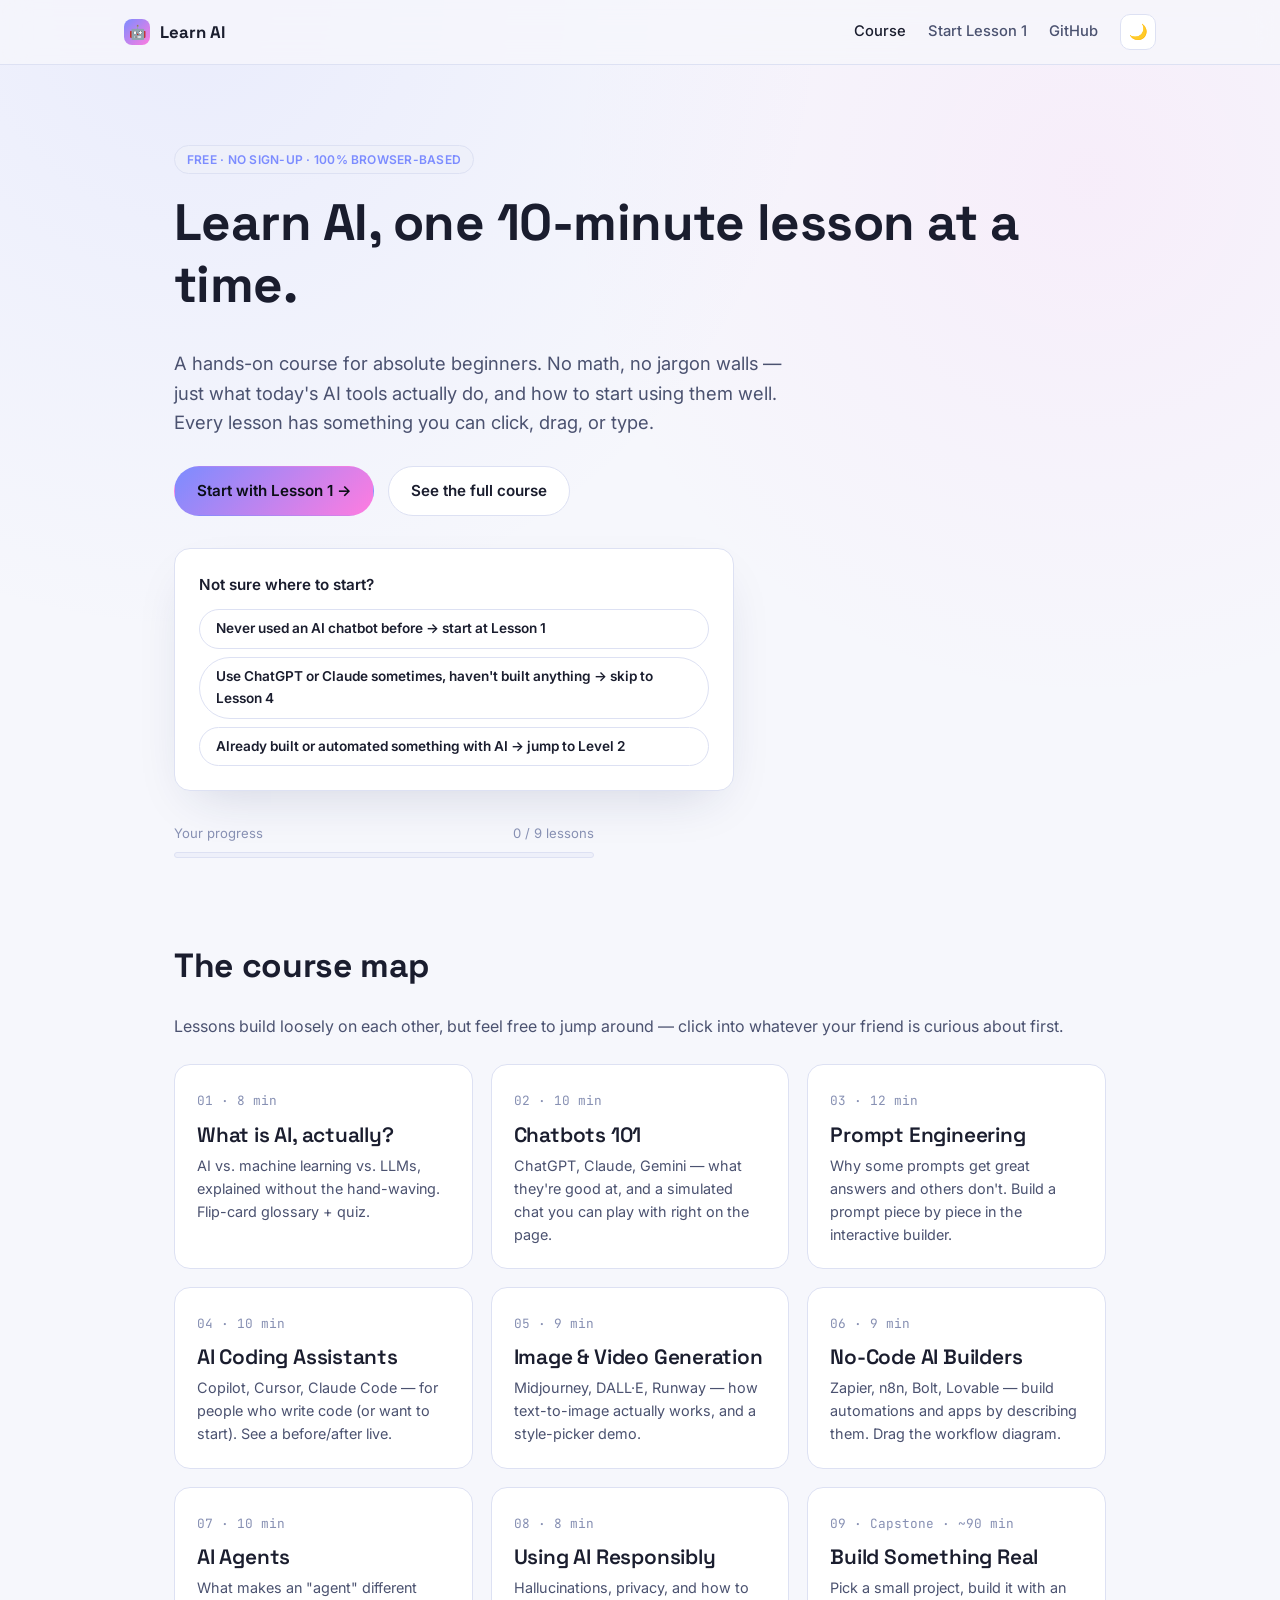
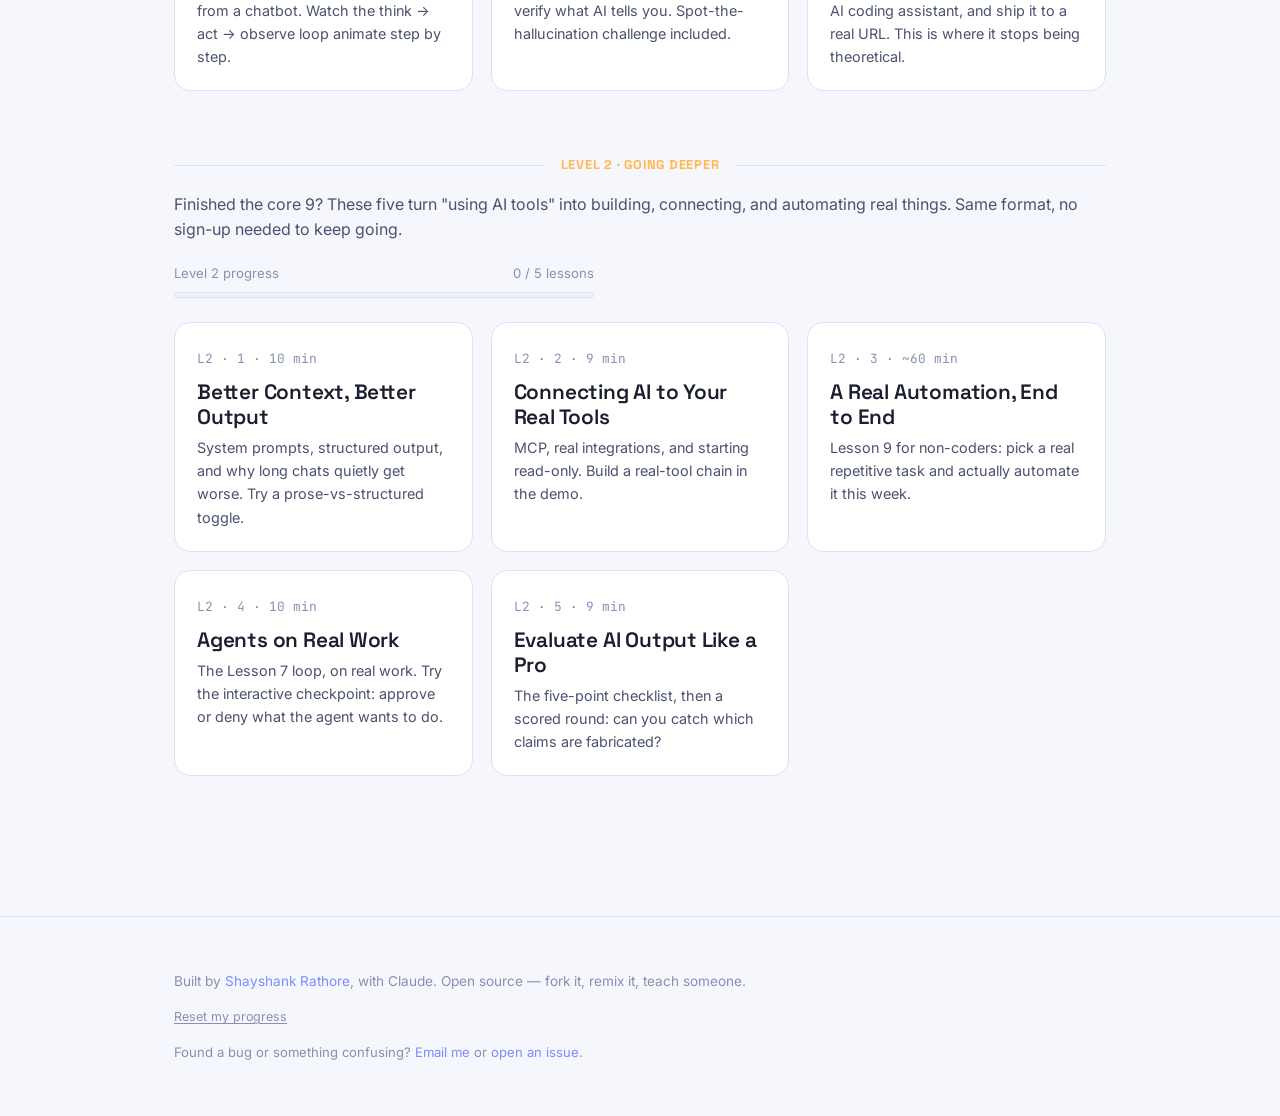
==== commit c2e950c2: "Add start-here router and downloadable completion badge - Home page hero now has a 3-option "not sur" ====
--- a/index.html
+++ b/index.html
@@ -42,12 +42,34 @@
     <a href="#map" class="btn btn-ghost">See the full course</a>
   </div>
 
-  <div style="margin-top:44px; max-width:420px;">
+  <div class="card" style="margin-top:32px; max-width:560px;">
+    <p style="margin:0 0 12px; font-weight:600; color:var(--text); font-size:0.95rem;">Not sure where to start?</p>
+    <div style="display:flex; flex-direction:column; gap:8px;">
+      <a href="lessons/01-what-is-ai.html" class="btn btn-ghost btn-sm" style="justify-content:flex-start; text-align:left;">Never used an AI chatbot before → start at Lesson 1</a>
+      <a href="lessons/04-ai-coding-assistants.html" class="btn btn-ghost btn-sm" style="justify-content:flex-start; text-align:left;">Use ChatGPT or Claude sometimes, haven't built anything → skip to Lesson 4</a>
+      <a href="lessons/l2-01-better-context.html" class="btn btn-ghost btn-sm" style="justify-content:flex-start; text-align:left;">Already built or automated something with AI → jump to Level 2</a>
+    </div>
+  </div>
+
+  <div style="margin-top:32px; max-width:420px;">
     <div style="display:flex; justify-content:space-between; font-size:0.82rem; color:var(--text-faint); margin-bottom:8px;">
       <span>Your progress</span>
-      <span id="progress-label">0 / 8 lessons</span>
+      <span id="progress-label">0 / 9 lessons</span>
     </div>
     <div class="progress-track"><div class="progress-fill" id="progress-fill" style="width:0%"></div></div>
+  </div>
+
+  <div id="completionBadge" style="display:none; margin-top:32px; max-width:640px;">
+    <div class="card" style="border-color:var(--accent-3);">
+      <p style="margin:0 0 4px; font-weight:700; color:var(--text); font-size:1.05rem;">🎓 You finished the whole thing, all 14 lessons.</p>
+      <p style="margin:0 0 16px; font-size:0.9rem;">Here's a badge to keep or share.</p>
+      <canvas id="badgeCanvas" width="1200" height="630" style="width:100%; max-width:520px; border-radius:12px; border:1px solid var(--border); display:block;"></canvas>
+      <div style="display:flex; gap:10px; margin-top:14px; flex-wrap:wrap; align-items:center;">
+        <button class="btn btn-primary btn-sm" onclick="downloadBadge()">Download image</button>
+        <button class="btn btn-ghost btn-sm" onclick="copyBadgeText()">Copy share text</button>
+        <span id="badgeCopyFeedback" style="font-size:0.85rem; color:var(--accent-3);"></span>
+      </div>
+    </div>
   </div>
 </header>
 
@@ -197,9 +219,86 @@
       document.querySelectorAll('.lesson-card').forEach(card => {
         if (p[card.dataset.id]) card.classList.add('done');
       });
+
+      const badgeSection = document.getElementById('completionBadge');
+      if (coreCount === coreIds.length && l2Count === l2Ids.length) {
+        badgeSection.style.display = 'block';
+        drawBadge();
+      } else {
+        badgeSection.style.display = 'none';
+      }
     }
     document.addEventListener('DOMContentLoaded', paint);
   })();
+
+  function roundRectPath(ctx, x, y, w, h, r) {
+    ctx.beginPath();
+    ctx.moveTo(x + r, y);
+    ctx.arcTo(x + w, y, x + w, y + h, r);
+    ctx.arcTo(x + w, y + h, x, y + h, r);
+    ctx.arcTo(x, y + h, x, y, r);
+    ctx.arcTo(x, y, x + w, y, r);
+    ctx.closePath();
+  }
+
+  function drawBadge() {
+    const canvas = document.getElementById('badgeCanvas');
+    const ctx = canvas.getContext('2d');
+    const W = canvas.width, H = canvas.height;
+
+    ctx.fillStyle = '#0b0e17';
+    ctx.fillRect(0, 0, W, H);
+
+    function blob(cx, cy, r, hex) {
+      const g = ctx.createRadialGradient(cx, cy, 0, cx, cy, r);
+      g.addColorStop(0, hex + '55');
+      g.addColorStop(1, hex + '00');
+      ctx.fillStyle = g;
+      ctx.beginPath();
+      ctx.arc(cx, cy, r, 0, Math.PI * 2);
+      ctx.fill();
+    }
+    blob(150, 80, 380, '#7c8cff');
+    blob(1080, 200, 340, '#ff7ce0');
+    blob(950, 560, 300, '#4de6c4');
+
+    ctx.fillStyle = '#7c8cff';
+    roundRectPath(ctx, 80, 90, 44, 44, 12);
+    ctx.fill();
+    ctx.fillStyle = '#eef1fb';
+    ctx.font = '700 30px "Segoe UI", sans-serif';
+    ctx.fillText('Learn AI', 140, 122);
+
+    ctx.font = '700 64px "Segoe UI", sans-serif';
+    ctx.fillText('🎓 Course complete', 78, 280);
+
+    ctx.font = '400 30px "Segoe UI", sans-serif';
+    ctx.fillStyle = '#9aa4c4';
+    ctx.fillText('14 / 14 lessons finished.', 80, 400);
+    ctx.fillText('From "What is AI?" to "Evaluate Like a Pro."', 80, 440);
+
+    ctx.font = '700 26px "Segoe UI", sans-serif';
+    ctx.fillStyle = '#4de6c4';
+    ctx.fillText('shayshankr.github.io/learn-ai', 80, 560);
+  }
+
+  function downloadBadge() {
+    const canvas = document.getElementById('badgeCanvas');
+    const link = document.createElement('a');
+    link.download = 'learn-ai-completion-badge.png';
+    link.href = canvas.toDataURL('image/png');
+    link.click();
+  }
+
+  function copyBadgeText() {
+    const text = "I just finished Learn AI, a free 14-lesson interactive course on actually using AI tools: https://shayshankr.github.io/learn-ai/";
+    navigator.clipboard.writeText(text).then(() => {
+      document.getElementById('badgeCopyFeedback').textContent = '✓ copied';
+      setTimeout(() => document.getElementById('badgeCopyFeedback').textContent = '', 1500);
+    }).catch(() => {
+      document.getElementById('badgeCopyFeedback').textContent = 'copy failed, select manually';
+    });
+  }
 </script>
 </body>
 </html>
